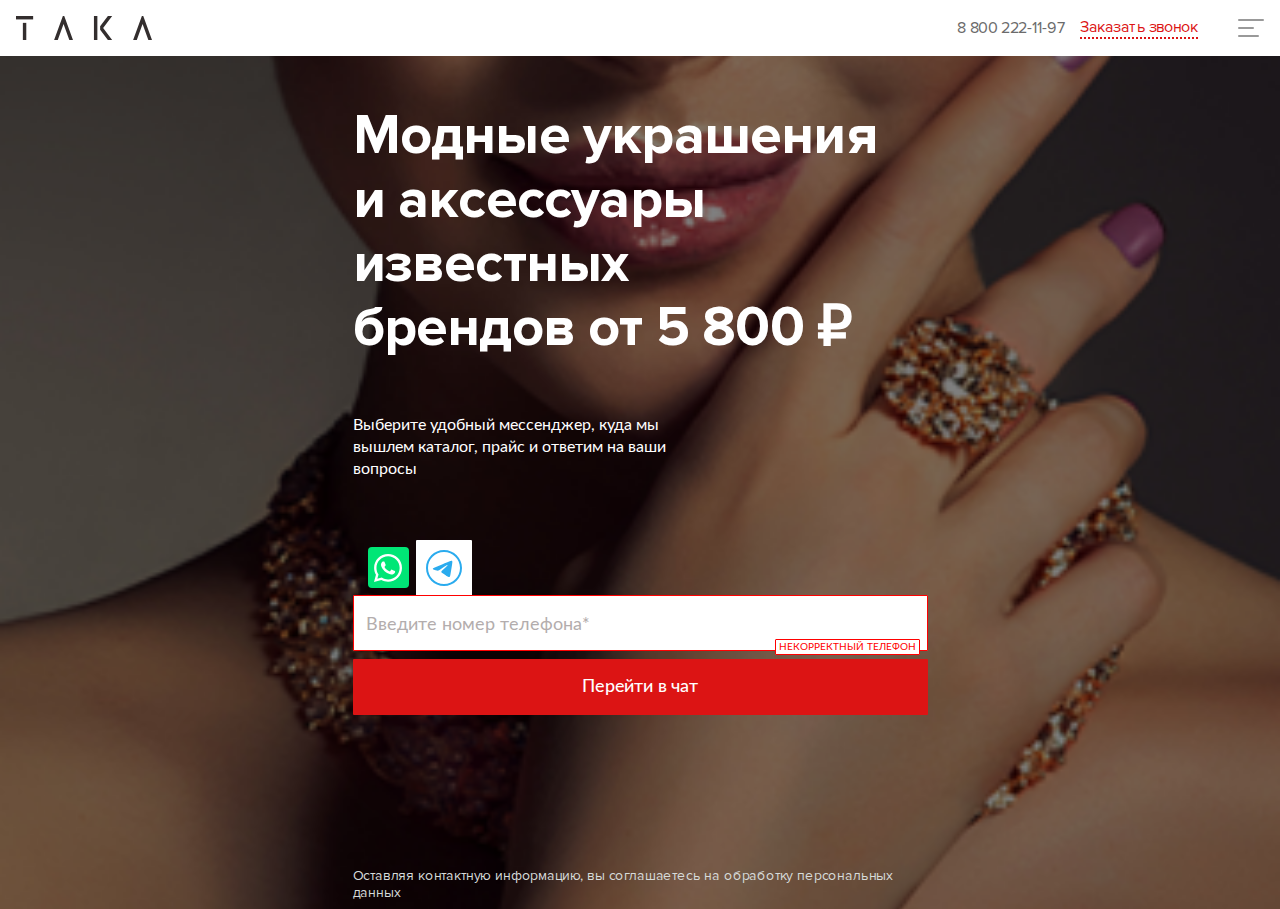
==== index.html @ 15d3bf7d "project init" ====
<!DOCTYPE html>
<html lang="ru">

<head>
    <meta charset="utf-8">
    <meta name="viewport" content="width=device-width, initial-scale=1">
    <meta name="csrf-token" content="Ora6ft2cL2SmZJywSyczsuvonUngBzGaqV7rtI1G">
    <title>Trend Pro</title>

    <link rel="icon" href="images/favic.ico"/>

    <link href="css/reset.css" rel="stylesheet">
    <link href="css/fonts.css" rel="stylesheet">
    <link href="css/styles.css" rel="stylesheet">

</head>

<body>
<div class="wrapper">
    <div class="header">
        <div class="header__items">
            <div class="header__left">
                <a href="#" class="main-logo">
                    <img src="./images/main-logo.svg" alt="main-logo">
                </a>
            </div>
            <div class="app-call header__app-call">
                <a href="#" class="app-call__number">
                    <img class="app-call__number-icon" src="./images/icons/phone.svg" alt="Phone icon">
                    8 800 222-11-97
                </a>
                <div class="app-call__book js-feedback-toggle">
                    <span>Заказать звонок</span>
                </div>
            </div>
            <div class="hamburger">
                <i class="hamburger__icon ">
                    <span></span>
                    <span></span>
                    <span></span>
                </i>
            </div>
            <nav class="header__nav nav">
                <div class="nav__sliders"></div>
                <div class="nav__sliders"></div>
                <div class="nav__sliders"></div>
                <ul class="nav__items">
                    <li class="nav__items_item">
                        <a href="javascript:void(0);" aria-current="page" class="router-link-exact-active router-link-active">Главная</a>
                    </li>
                    <li class="nav__items_item">
                        <a href="javascript:void(0);" class="">Продвижение</a>
                    </li>
                </ul>
            </nav>
        </div>
    </div>
    <div class="content">
        <div class="content__inner container">
            <h1 >
                Модные украшения<br> и аксессуары известных<br> брендов от 5 800 ₽
            </h1>

            <p>
                Выберите удобный мессенджер, куда мы<br> вышлем каталог, прайс и ответим на ваши<br> вопросы
            </p>

            <form class="form js-zayavka">
                <div class="form__top">
                    <button data-button-name="whatsapp" class="form-tab-btn whatsapp"></button>
                    <button data-button-name="telegram" class="form-tab-btn telegram active"></button>
                </div>
                <div class="form__bottom">
                    <div class="form__input-field error">
                        <input type="tel" name="phone" autocomplete="on" class="input phone-mask"
                               placeholder="Введите номер телефона*">
                        <span class="error_alert">некорректный телефон</span>
                    </div>


                    <button class="btn">
                        Перейти в чат
                    </button>
                </div>
            </form>

        </div>
        <footer class="footer container">
            Оставляя контактную информацию, вы <a href="#">соглашаетесь</a> на обработку персональных данных
        </footer>
    </div>
</div>

<div class="modal-view">
    <div class="container">
        <h1>Заказать звонок</h1>

        <div class="modal-view-close js-feedback-toggle">
            <svg xmlns="http://www.w3.org/2000/svg" width="16" height="16" viewBox="0 0 18 18">
                <path fill="none" stroke="#d9d7d7" stroke-linecap="round" stroke-linejoin="round"
                      stroke-miterlimit="20" stroke-width="1.5" d="M1 1l16 16"></path>
                <path fill="none" stroke="#d9d7d7" stroke-linecap="round" stroke-linejoin="round"
                      stroke-miterlimit="20" stroke-width="1.5" d="M17 1L1 17"></path>
            </svg>
        </div>

        <form class="form modal-view__form js-zayavka">
            <div class="form__input-field error">
                <input type="tel" name="phone" autocomplete="on" class="input phone-mask"
                       placeholder="Ваш телефон">
                <span class="error_alert">некорректный телефон</span>
            </div>

            <button class="btn">
                Заказать звонок
            </button>

            <a href="javascript:void(0)" class="form__btn-close js-feedback-toggle">
                Закрыть
            </a>
        </form>
    </div>
</div>

<script src="js/jquery-3.3.1.min.js"></script>
<script src="js/jquery.mask.min.js"></script>
<script src="js/app.js?v=1.0"></script>
</body>
</html>
---- css/fonts.css ----
@font-face {
    font-family: 'Lato';
    font-weight: 300;
    src: url(../fonts/lato/lato-light.woff) format("woff");
}

@font-face {
    font-family: 'Lato';
    font-weight: 400;
    src: url(../fonts/lato/lato-regular.woff) format("woff");
}

@font-face {
    font-family: 'Lato';
    font-weight: 600;
    src: url(../fonts/lato/lato-medium.woff) format("woff");
}

@font-face {
    font-family: 'Lato';
    font-weight: 700;
    src: url(../fonts/lato/lato-black.woff) format("woff");
}

/* montserrat */
@font-face {
    font-family: 'Proxima Nova';
    font-weight: 300;
    src: url(../fonts/proxima_nova/ProximaNova-Light.woff) format("woff");
}

@font-face {
    font-family: 'Proxima Nova';
    font-weight: 400;
    src: url(../fonts/proxima_nova/ProximaNova-Regular.woff) format("woff");
}

@font-face {
    font-family: 'Proxima Nova';
    font-weight: 700;
    src: url(../fonts/proxima_nova/ProximaNova-Bold.woff) format("woff");
}

@font-face {
    font-family: 'Proxima Nova';
    font-weight: 900;
    src: url(../fonts/proxima_nova/ProximaNova-Extrabld.woff) format("woff");
}
---- css/styles.css ----
:root {
    --main-color: #dc1414;
    --orange: #feba00;
    --container-max-width: 414px;
}

@media (min-width: 768px) {
    :root {
        --container-max-width: 605px;
    }
}

@media (min-width: 1440px) {
    :root {
        --container-max-width: 690px;
    }
}

html, body {
    height: 100%;
}

body {
    font-family: 'Proxima Nova', sans-serif;
    -webkit-font-smoothing: antialiased;
    -moz-osx-font-smoothing: grayscale;
    font-smoothing: antialiased;
    line-height: 1.5;
}

ul {
    padding: 0;
    list-style: none;
}

p {
    font-family: 'Lato', sans-serif;
    font-size: 14px;
    line-height: 20px;
}

@media (min-width: 768px) {
    p {
        font-size: 20px;
        line-height: 32px;
    }
}

@media (min-width: 1440px) {
    p {
        font-size: 24px;
        line-height: 40px;
    }
}

.btn {
    font-family: 'Lato', sans-serif;
    min-width: 224px;
    display: inline-flex;
    align-items: center;
    justify-content: center;
    height: 56px;
    margin-top: 8px;
    border: none;
    color: #fff;
    font-size: 18px;
    letter-spacing: -0.2px;
    background-color: var(--main-color);
    border-radius: 1px;
    position: relative;
    overflow: hidden;
    will-change: background-color;
    transition: background-color 300ms ease-in-out;
    cursor: pointer;
}

@media (min-width: 768px) {
    .btn {
        font-weight: 600;
    }
}

.btn:hover {
    background-color: #a50e0e;
}

.btn:hover:after {
    left: 120%;
}

.btn:after {
    background: #fff;
    content: "";
    height: 9.6875rem;
    left: -4.6875rem;
    opacity: 0.2;
    position: absolute;
    top: -50px;
    transform: rotate(
            35deg
    );
    transition: all 0.6s cubic-bezier(0.19, 1, 0.22, 1);
    width: 3.125rem;
    z-index: 1;
    animation-delay: 0.01s;
    animation-timing-function: ease-in-out;
    animation-name: radiance;
    animation-duration: 2s;
    animation-iteration-count: infinite;
}

.container {
    min-width: 290px;
    width: 100%;
    max-width: var(--container-max-width);
    margin: 0 auto;
    padding-left: 15px;
    padding-right: 15px;
}

.wrapper {
    min-height: 100%;
    display: flex;
    flex-direction: column;
    position: relative;
    width: 100%;
    max-width: 1440px;
    margin: auto;
}

.wrapper.modal-view--open {
    display: none;
}

.content {
    display: flex;
    flex-direction: column;
    flex-grow: 1;
    background-image: url("../images/main-bg.png");
    background-repeat: no-repeat;
    background-position: center;
    background-size: cover;
    margin: auto;
    position: relative;
    width: 100%;
    max-width: 1440px;
    background-color: #000000;
}

.content__inner {
    display: flex;
    flex-direction: column;
    justify-content: center;
    flex-grow: 1;
}

.content h1, .content p {
    color: #fff;
}

.content h1 {
    font-size: 24px;
    letter-spacing: -0.2px;
    line-height: 28px;
    margin-top: 48px;
    margin-bottom: 32px;
}

@media (min-width: 359px) {
    .content h1 {
        font-size: 28px;
        line-height: 30px;
        margin-top: 48px;
    }
}

@media (min-width: 414px) {
    .content h1 {
        font-size: 36px;
        line-height: 40px;
    }

    .content p {
        font-size: 16px;
        line-height: 22px;
    }
}

@media (min-width: 768px) {
    .content h1 {
        font-size: 56px;
        letter-spacing: -0.8px;
        line-height: 64px;
        margin-bottom: 54px;
    }
}

@media (min-width: 1440px) {
    .content h1 {
        font-size: 64px;
        line-height: 72px;
    }
}

/* app-call */
.app-call {
    display: flex;
    flex-direction: column;
    justify-content: center;
    font-size: 12px;
    z-index: 501;
}

.app-call__book {
    display: none;
}

@media (min-width: 359px) {
    .app-call__book {
        display: block;
    }
}

.app-call__book span {
    color: var(--main-color);
    font-size: 14px;
    line-height: 16px;
    letter-spacing: -0.1px;
    cursor: pointer;
    position: relative;
    border-bottom: dotted 0.125rem var(--main-color);
}

.app-call__book:hover {
    opacity: .8;
}

.app-call__number {
    display: inline-flex;
    align-items: center;
    justify-content: center;
    font-size: 16px;
    letter-spacing: -0.4px;
    color: #6b6b6b;
    line-height: 1;
}

.app-call__number-icon {
    margin-right: .5rem;
}

@media (min-width: 359px) {
    .app-call__number {
        display: inline-block;
        line-height: 1.5;
    }

    .app-call__number-icon {
        display: none;
    }
}

@media (min-width: 768px) {
    .app-call {
        flex-direction: row;
        align-items: center;
    }

    .app-call__book span {
        font-size: 16px;
        line-height: 19px;
    }

    .app-call__number {
        margin-right: 15px;
    }
}
/* app-call */


.hamburger {
    display: flex;
    margin-left: auto;
}

@media (min-width: 359px) {
    .hamburger {
        margin-left: 0;
    }
}

.hamburger__icon {
    position: relative;
    width: 1.625rem;
    height: 1.125rem;
    cursor: pointer;
    overflow: hidden;
}

.hamburger__icon span {
    position: absolute;
    left: 0;
    background-color: #999;
    height: .125rem;
    border-radius: .125rem;
    pointer-events: none;
}

.hamburger__icon span:first-of-type {
    top: 0;
    width: 100%;
    transition: transform .2s ease-in-out;
}

.hamburger__icon span:nth-of-type(2) {
    top: 0;
    bottom: 0;
    margin: auto;
    left: 0;
    width: 60%;
    transition: all .3s;
}

.hamburger__icon span:nth-of-type(3) {
    bottom: 0;
    width: 80%;
    transition: all .3s;
}

.hamburger__icon.open span {
    width: 100%;
}

.hamburger__icon.open span:first-of-type {
    transform: translate3d(0,.5rem,0) rotate(
            135deg
    );
}

.hamburger__icon.open span:nth-of-type(2) {
    opacity: 0;
    right: -6.5rem;
    transform: translate3d(-1.625rem,0,0);
    transition: opacity .2s ease-in-out,transform .2s ease-in-out,right 0s ease-in-out .2s;
}

.hamburger__icon.open span:nth-of-type(3) {
    transition: transform .2s ease-in-out;
    transform: translate3d(0,-.5rem,0) rotate(
            -135deg
    );
}

/* header */
.header {
    flex-shrink: 0;
    z-index: 500;
    overflow: hidden;
}

.header__items {
    display: flex;
    align-items: center;
    flex-wrap: wrap;
    position: relative;
    width: 100%;
    padding: 1rem 16px .9375rem;
}

.header__items--bordered {
    border-bottom: 1px solid #999;
}

.header__left {
    display: inline-flex;
    align-items: center;
}

.header__app-call {
    order: 2;
    width: 100%;
    display: flex;
    margin-left: auto;
    padding-top: .9375rem;
    margin-top: 1rem;
    position: relative;
}

.header__app-call:before {
    content: '';
    display: block;
    width: 115%;
    height: 1px;
    background: #999;
    position: absolute;
    top: 0;
    left: -16px;
    right: 0;
}

@media (min-width: 359px) {
    .header__items {
        padding-bottom: 1rem;
    }

    .header__items--bordered {
        border-bottom: none;
    }


    .header__app-call {
        order: 0;
        width: auto;
        margin-left: auto;
        margin-right: 20px;
        padding-top: 0;
        margin-top: 0;
    }

    .header__app-call:before {
        display: none;
    }
}

@media (min-width: 414px) {
    .header__app-call {
        margin-right: 40px;
    }
}


@media (min-width: 1440px) {
    .header__items {
        padding-left: 0;
        padding-right: 0;
    }
}

.header__nav {
    display: flex;
}

.nav {
    z-index: 500;
    top: 4.375rem;
    left: 0;
    right: 0;
    bottom: 0;
    margin: 0;
    align-items: normal;
}

.nav__sliders {
    flex: 1;
    display: flex;
    justify-content: center;
    align-items: center;
    transition: flex .45s;
}

.nav__sliders:nth-child(2) {
    flex:1 0 100%;
    background: transparent;
}

.nav__sliders:nth-child(odd){
    background: #21a4d8;
}

.nav__items {
    display: block;
    font-size: 24px;
    position: absolute;
    z-index: 3;
    top: 0;
    left: 0;
    right: 0;
    bottom: 0;
    transform: translateY(100%);
    transition: transform 0.5s;
    transition-delay:0.5s;
    visibility: hidden;
    overflow-y: auto;
}

.nav__items_item {
    display: flex;
    color: #fff;
    text-align: center;
}

.nav__items_item a {
    color: inherit;
    padding: 5% 0;
    width: 100%;
}

.nav__items_item a.router-link-exact-active {
    color: #21a4d8;
    background-color: #f9f8f7;
}

.nav__items_item a:not(:last-of-type) {
    border-bottom: solid 1px #cccccc;
}

.header.open .nav{
    position: fixed;
}

.header.open .app-call {
    z-index: 1;
}

.header.open .nav__sliders:nth-child(2) {
    flex: 0 0 0%;
}

.header.open .nav__items {
    transform: translateY(0);
    visibility: visible;
    pointer-events: all;
}

@media (min-width: 1024px) {
    .header.open {
        position: relative;
    }

    .header.open .nav {
        position: absolute;
    }

    .nav {
        width: calc(66.66667% - .625rem);
        margin-left: auto;
        margin-right: 4rem;
        position: absolute;
        top: 0;
        align-items: center;
        background-color: #fff;
    }

    .nav__items {
        display: flex;
        flex-direction: row;
        justify-content: flex-end;
        font-size: 1.25rem;
        overflow: visible;
        position: static;
        transform: translateY(0);
    }

    .nav__items_item {
        padding: 0;
        color: #6b6b6b;
    }

    .nav__items_item:not(:last-of-type) {
        border-bottom: none;
        padding-right: .9375rem;
    }

    .nav__items_item a {
        position: relative;
        padding: .3125rem 0;
    }

    .nav__items_item a.router-link-exact-active {
        background-color: initial;
    }
}




/* footer */

.footer {
    flex-shrink: 0;
    color: #d7dbda;
    letter-spacing: -0.1px;
    font-size: 7px;
    line-height: normal;
    margin-top: 8px;
    margin-bottom: 8px;
}

@media (min-width: 414px) {
    .footer {
        font-size: 9px;
    }
}

@media (min-width: 768px) {
    .footer {
        font-size: 14px;
        letter-spacing: -0.17px;
    }
}

.footer a {
    color: inherit;
}
/* form block */

.form {
    --input-line-height: 26px;
    --placeholder-color: #b3adad;
    font-family: 'Lato', sans-serif;
    width: 100%;
    margin-top: 25px;
    margin-bottom: 42px;
}

@media (min-width: 414px) {
    .form {
        margin-top: 35px;
    }
}

@media (min-width: 768px) {
    .form {
        margin-top: 60px;
    }
}

@media (min-width: 1024px) {
    .form {
        margin-bottom: 144px;
    }
}

.form .btn {
    min-width: 100%;
}

.form .input {
    color: #282a29;
    width: 100%;
    height: 56px;
    padding-left: 12px;
    padding-right: 12px;
    border-radius: 1px;
    border: none;
    font-size: 16px;
    font-weight: 400;
    background-color: #fff;
    padding-top: 4px;
}

.form .input::placeholder {
    color: var(--placeholder-color);
    font-size: 16px;
}

.form .input:-ms-input-placeholder {
    color: var(--placeholder-color);
    font-size: 16px;
}

.form .input:-moz-placeholder {
    color: var(--placeholder-color);
    font-size: 16px;
    line-height: 52px;
}

.form .input::-moz-placeholder {
    color: var(--placeholder-color);
    font-size: 16px;
}

.form .input::-ms-input-placeholder {
    color: var(--placeholder-color);
    font-size: 16px;
}

@media (min-width: 359px) {
    .form .input {
        font-size: 18px;
    }

    .form .input::placeholder {
        font-size: 18px;
    }

    .form .input:-ms-input-placeholder {
        font-size: 18px;
    }

    .form .input::-ms-input-placeholder {
        font-size: 18px;
    }
}

@media (min-width: 1440px) {
    .form__input-field {
        width: 60%;
        float: left;
        margin-right: 8px;
    }

    .form .btn {
        min-width: 256px;
        margin-top: 0;
    }
}

.form__btn-close {
    display: inline-block;
    color: #6b6b6b;
    font-size: 18px;
    letter-spacing: -0.2px;
    text-decoration: underline;
    margin-top: 24px;
    cursor: pointer;
}

.form__top {
    display: flex;
    padding-left: 8px;
}

.form__input-field {
    position: relative;
}

.form__input-field.error .input {
    border: 1px solid red;
}

.form-tab-btn {
    width: 41px;
    height: 41px;
    cursor: pointer;
    border: none;
    border-radius: 4px;
    margin: 7px;
    transition: background-color 250ms ease;
    background-repeat: no-repeat;
    background-position: center;
    background-size: 28px;
}

.form-tab-btn.whatsapp {
    background-image: url("../images/icons/wa.svg");
    background-color: #00e676;
}

.form-tab-btn.telegram {
    background-image: url("../images/icons/tlg.svg");
    background-color: #2AABEE;
}

.form-tab-btn.active {
    background-color: #fff;
    width: 56px;
    height: 55px;
    border-radius: 1px 1px 0 0;
    margin: 0;
    background-size: 36px;
}

.form-tab-btn.active.whatsapp {
    background-image: url("../images/icons/wa-active.svg");
}

.form-tab-btn.active.telegram {
    background-image: url("../images/icons/tlg-active.svg");
}


.modal-view {
    display: none;
    padding: .9rem;
    width: 100%;
    position: fixed;
    top: 0;
    bottom: 0;
    left: 0;
    right: 0;
    background: #fff;
    z-index: 10;
    text-align: center;
}

.modal-view .container {
    max-width: 414px;
    padding: 0;
}

.modal-view.modal-view--open {
    display: flex;
    flex-direction: column;
    justify-content: center;
}

.modal-view .modal-view-form {
    display: flex;
    flex-direction: column;
    align-items: center;
    justify-content: center;
}

.modal-view .modal-view-close {
    position: absolute;
    cursor: pointer;
}

.modal-view h1 {
    color: #6b6b6b;
    font-size: 28px;
    font-weight: 700;
    line-height: 38px;
    letter-spacing: -0.3px;
}

@media (min-width: 359px) {
    .modal-view h1 {
        font-size: 32px;
        line-height: 40px;
    }
}

.modal-view .modal-view-close {
    top: 20px;
    right: 20px;
}

.modal-view__form {
    --placeholder-color: #6b6b6b;
    margin-top: 40px;
    margin-bottom: 0;
}

.modal-view__form .input {
    border: 1px solid #d7dbda;
    background-color: #eeeeee;
    text-align: center;
}

.modal-view__form .input::placeholder {
    color: var(--placeholder-color);
}

.modal-view__form .input:-ms-input-placeholder {
    color: var(--placeholder-color);
}

.modal-view__form .input:-moz-placeholder {
    color: var(--placeholder-color);
}

.modal-view__form .input::-moz-placeholder {
    color: var(--placeholder-color);
}

.modal-view__form .input::-ms-input-placeholder {
    color: var(--placeholder-color);
}

@media (min-width: 1440px) {
    .modal-view__form .form__input-field {
        width: 100%;
        float: none;
        margin-right: 0;
    }

    .modal-view__form .btn {
        min-width: 100%;
        margin-top: 8px;
    }
}

/* success block */

.success-block {
    flex-grow: 1;
    color: #6b6b6b;
    display: flex;
    flex-direction: column;
    align-items: flex-start;
    justify-content: center;
    height: 100%;
}

.success-block.container {
    max-width: 414px;
}


@media (min-width: 768px) {
    .success-block.container {
        max-width: 480px;
    }
}

.success-block p {
    font-size: 14px;
    font-weight: 400;
    line-height: 20px;
}

.success-block h1 {
    font-size: 29px;
    font-weight: 700;
    letter-spacing: -0.8px;
    line-height: 35px;
    margin-bottom: 20px;
}

.success-block .btn {
    margin-top: 34px;
}

@media (min-width: 359px) {
    .success-block h1 {
        font-size: 32px;
        line-height: 40px;
    }
}

@media (min-width: 768px) {
    .success-block {
        padding-left: 15px;
    }

    .success-block h1 {
        font-size: 48px;
        font-weight: 700;
        letter-spacing: -0.8px;
        line-height: 56px;
    }



    .success-block .btn {
        margin-top: 48px;
    }
}

/* error block */
.error_wrapper {
    position: relative;
    width: 100%;
    max-width: 25.875rem;
}

.error_alert {
    font-size: 10px;
    text-transform: uppercase;
    color: red;
    position: absolute;
    z-index: 10;
    background-color: #fff;
    right: .5rem;
    bottom: -4px;
    padding: 3px;
    line-height: 8px;
    border-radius: 1px;
    border: 1px solid red;
}

@keyframes radiance {
    0% {
        left: -30px;
        margin-left: 0;
    }

    30% {
        left: 110%;
        margin-left: 80px;
    }

    100% {
        left: 110%;
        margin-left: 80px;
    }
}
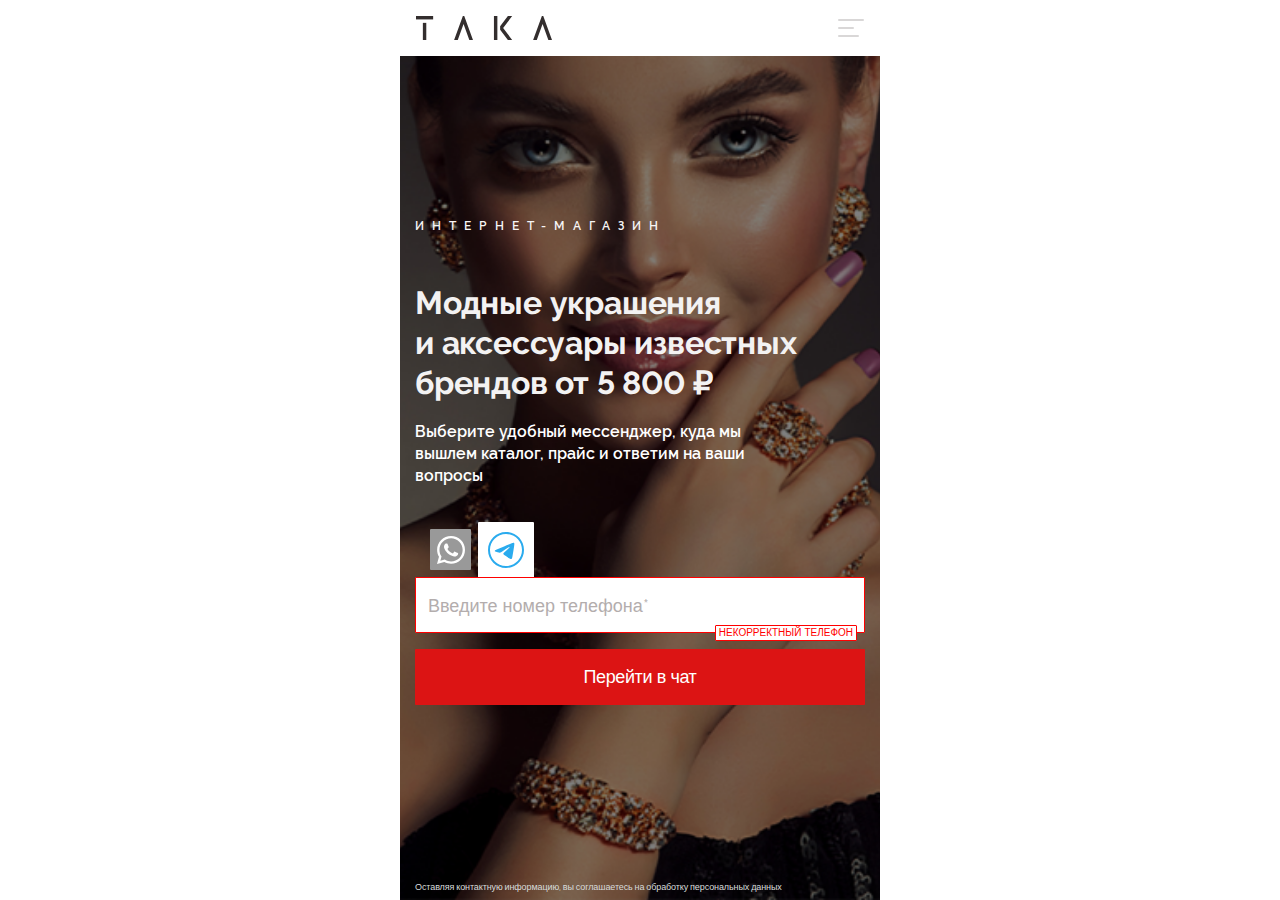
==== commit 18224a78: "style chages changed global font to Raleway" ====
--- a/index.html
+++ b/index.html
@@ -24,7 +24,7 @@
                     <img src="./images/main-logo.svg" alt="main-logo">
                 </a>
             </div>
-            <div class="app-call header__app-call">
+            <!--<div class="app-call header__app-call">
                 <a href="#" class="app-call__number">
                     <img class="app-call__number-icon" src="./images/icons/phone.svg" alt="Phone icon">
                     8 800 222-11-97
@@ -32,7 +32,7 @@
                 <div class="app-call__book js-feedback-toggle">
                     <span>Заказать звонок</span>
                 </div>
-            </div>
+            </div>-->
             <div class="hamburger">
                 <i class="hamburger__icon ">
                     <span></span>
@@ -57,7 +57,9 @@
     </div>
     <div class="content">
         <div class="content__inner container">
-            <h1 >
+            <h4>Интернет-магазин</h4>
+
+            <h1>
                 Модные украшения<br> и аксессуары известных<br> брендов от 5 800 ₽
             </h1>
 
--- a/css/fonts.css
+++ b/css/fonts.css
@@ -1,48 +1,51 @@
 @font-face {
-    font-family: 'Lato';
-    font-weight: 300;
-    src: url(../fonts/lato/lato-light.woff) format("woff");
+    font-family: 'Raleway';
+    font-weight: 400;
+    src: url(../fonts/raleway/Raleway-Regular.woff) format('woff');
 }
 
 @font-face {
-    font-family: 'Lato';
+    font-family: 'Raleway';
     font-weight: 400;
-    src: url(../fonts/lato/lato-regular.woff) format("woff");
+    font-style: italic;
+    src: url(../fonts/raleway/Raleway-Italic.woff) format('woff');
 }
 
 @font-face {
-    font-family: 'Lato';
-    font-weight: 600;
-    src: url(../fonts/lato/lato-medium.woff) format("woff");
+    font-family: 'Raleway';
+    font-weight: 500;
+    src: url(../fonts/raleway/Raleway-SemiBold.woff) format('woff');
 }
 
 @font-face {
-    font-family: 'Lato';
-    font-weight: 700;
-    src: url(../fonts/lato/lato-black.woff) format("woff");
-}
-
-/* montserrat */
-@font-face {
-    font-family: 'Proxima Nova';
-    font-weight: 300;
-    src: url(../fonts/proxima_nova/ProximaNova-Light.woff) format("woff");
+    font-family: 'Raleway';
+    font-weight: 500;
+    font-style: italic;
+    src: url(../fonts/raleway/Raleway-SemiBoldItalic.woff) format('woff');
 }
 
 @font-face {
-    font-family: 'Proxima Nova';
-    font-weight: 400;
-    src: url(../fonts/proxima_nova/ProximaNova-Regular.woff) format("woff");
+    font-family: 'Raleway';
+    font-weight: 700;
+    src: url(../fonts/raleway/Raleway-Bold.woff) format('woff');
 }
 
 @font-face {
-    font-family: 'Proxima Nova';
+    font-family: 'Raleway';
     font-weight: 700;
-    src: url(../fonts/proxima_nova/ProximaNova-Bold.woff) format("woff");
+    font-style: italic;
+    src: url(../fonts/raleway/Raleway-BoldItalic.woff) format('woff');
 }
 
 @font-face {
-    font-family: 'Proxima Nova';
-    font-weight: 900;
-    src: url(../fonts/proxima_nova/ProximaNova-Extrabld.woff) format("woff");
+    font-family: 'Raleway';
+    font-weight: 800;
+    src: url(../fonts/raleway/Raleway-ExtraBold.woff) format('woff');
+}
+
+@font-face {
+    font-family: 'Raleway';
+    font-weight: 800;
+    font-style: italic;
+    src: url(../fonts/raleway/Raleway-ExtraBoldItalic.woff) format('woff');
 }--- a/css/styles.css
+++ b/css/styles.css
@@ -1,10 +1,10 @@
 :root {
     --main-color: #dc1414;
     --orange: #feba00;
-    --container-max-width: 414px;
-}
-
-@media (min-width: 768px) {
+    --container-max-width: 480px;
+}
+
+/*@media (min-width: 768px) {
     :root {
         --container-max-width: 605px;
     }
@@ -14,14 +14,18 @@
     :root {
         --container-max-width: 690px;
     }
-}
+}*/
 
 html, body {
     height: 100%;
 }
 
+* {
+    font-variant-numeric: lining-nums;
+}
+
 body {
-    font-family: 'Proxima Nova', sans-serif;
+    font-family: 'Raleway', sans-serif;
     -webkit-font-smoothing: antialiased;
     -moz-osx-font-smoothing: grayscale;
     font-smoothing: antialiased;
@@ -34,12 +38,12 @@
 }
 
 p {
-    font-family: 'Lato', sans-serif;
     font-size: 14px;
     line-height: 20px;
-}
-
-@media (min-width: 768px) {
+    font-weight: 500;
+}
+
+/*@media (min-width: 768px) {
     p {
         font-size: 20px;
         line-height: 32px;
@@ -51,20 +55,19 @@
         font-size: 24px;
         line-height: 40px;
     }
-}
+}*/
 
 .btn {
-    font-family: 'Lato', sans-serif;
     min-width: 224px;
     display: inline-flex;
     align-items: center;
     justify-content: center;
     height: 56px;
-    margin-top: 8px;
+    margin-top: 16px;
     border: none;
     color: #fff;
     font-size: 18px;
-    letter-spacing: -0.2px;
+    letter-spacing: -0.4px;
     background-color: var(--main-color);
     border-radius: 1px;
     position: relative;
@@ -74,11 +77,11 @@
     cursor: pointer;
 }
 
-@media (min-width: 768px) {
+/*@media (min-width: 768px) {
     .btn {
         font-weight: 600;
     }
-}
+}*/
 
 .btn:hover {
     background-color: #a50e0e;
@@ -112,7 +115,6 @@
 .container {
     min-width: 290px;
     width: 100%;
-    max-width: var(--container-max-width);
     margin: 0 auto;
     padding-left: 15px;
     padding-right: 15px;
@@ -124,7 +126,7 @@
     flex-direction: column;
     position: relative;
     width: 100%;
-    max-width: 1440px;
+    max-width: var(--container-max-width);
     margin: auto;
 }
 
@@ -163,20 +165,29 @@
     letter-spacing: -0.2px;
     line-height: 28px;
     margin-top: 48px;
-    margin-bottom: 32px;
-}
-
-@media (min-width: 359px) {
+    margin-bottom: 18px;
+    color: #f3f2f2;
+}
+
+.content h4 {
+    color: #f7f5f5;
+    font-size: 12px;
+    font-weight: 500;
+    letter-spacing: 8px;
+    text-transform: uppercase;
+    margin-top: 24px;
+}
+
+@media (min-width: 375px) {
     .content h1 {
         font-size: 28px;
         line-height: 30px;
-        margin-top: 48px;
     }
 }
 
 @media (min-width: 414px) {
     .content h1 {
-        font-size: 36px;
+        font-size: 32px;
         line-height: 40px;
     }
 
@@ -186,7 +197,7 @@
     }
 }
 
-@media (min-width: 768px) {
+/*@media (min-width: 768px) {
     .content h1 {
         font-size: 56px;
         letter-spacing: -0.8px;
@@ -200,7 +211,7 @@
         font-size: 64px;
         line-height: 72px;
     }
-}
+}*/
 
 /* app-call */
 .app-call {
@@ -260,7 +271,7 @@
     }
 }
 
-@media (min-width: 768px) {
+/*@media (min-width: 768px) {
     .app-call {
         flex-direction: row;
         align-items: center;
@@ -274,7 +285,7 @@
     .app-call__number {
         margin-right: 15px;
     }
-}
+}*/
 /* app-call */
 
 
@@ -283,11 +294,11 @@
     margin-left: auto;
 }
 
-@media (min-width: 359px) {
+/*@media (min-width: 359px) {
     .hamburger {
         margin-left: 0;
     }
-}
+}*/
 
 .hamburger__icon {
     position: relative;
@@ -300,7 +311,7 @@
 .hamburger__icon span {
     position: absolute;
     left: 0;
-    background-color: #999;
+    background-color: #d9d7d7;
     height: .125rem;
     border-radius: .125rem;
     pointer-events: none;
@@ -429,12 +440,12 @@
 }
 
 
-@media (min-width: 1440px) {
+/*@media (min-width: 1440px) {
     .header__items {
         padding-left: 0;
         padding-right: 0;
     }
-}
+}*/
 
 .header__nav {
     display: flex;
@@ -442,13 +453,19 @@
 
 .nav {
     z-index: 500;
-    top: 4.375rem;
+    top: 3.4rem;
     left: 0;
     right: 0;
     bottom: 0;
     margin: 0;
     align-items: normal;
 }
+/*
+@media (min-width: 359px) {
+    .nav {
+        top: 4.575rem;
+    }
+}*/
 
 .nav__sliders {
     flex: 1;
@@ -506,6 +523,8 @@
 
 .header.open .nav{
     position: fixed;
+    max-width: 480px;
+    margin: auto;
 }
 
 .header.open .app-call {
@@ -522,7 +541,7 @@
     pointer-events: all;
 }
 
-@media (min-width: 1024px) {
+/*@media (min-width: 1024px) {
     .header.open {
         position: relative;
     }
@@ -569,7 +588,7 @@
     .nav__items_item a.router-link-exact-active {
         background-color: initial;
     }
-}
+}*/
 
 
 
@@ -592,12 +611,12 @@
     }
 }
 
-@media (min-width: 768px) {
+/*@media (min-width: 768px) {
     .footer {
         font-size: 14px;
         letter-spacing: -0.17px;
     }
-}
+}*/
 
 .footer a {
     color: inherit;
@@ -607,10 +626,9 @@
 .form {
     --input-line-height: 26px;
     --placeholder-color: #b3adad;
-    font-family: 'Lato', sans-serif;
-    width: 100%;
-    margin-top: 25px;
-    margin-bottom: 42px;
+    width: 100%;
+    margin-top: 26px;
+    margin-bottom: 32px;
 }
 
 @media (min-width: 414px) {
@@ -619,7 +637,7 @@
     }
 }
 
-@media (min-width: 768px) {
+/*@media (min-width: 768px) {
     .form {
         margin-top: 60px;
     }
@@ -629,7 +647,7 @@
     .form {
         margin-bottom: 144px;
     }
-}
+}*/
 
 .form .btn {
     min-width: 100%;
@@ -646,7 +664,6 @@
     font-size: 16px;
     font-weight: 400;
     background-color: #fff;
-    padding-top: 4px;
 }
 
 .form .input::placeholder {
@@ -693,7 +710,7 @@
     }
 }
 
-@media (min-width: 1440px) {
+/*@media (min-width: 1440px) {
     .form__input-field {
         width: 60%;
         float: left;
@@ -704,7 +721,7 @@
         min-width: 256px;
         margin-top: 0;
     }
-}
+}*/
 
 .form__btn-close {
     display: inline-block;
@@ -734,22 +751,20 @@
     height: 41px;
     cursor: pointer;
     border: none;
-    border-radius: 4px;
+    border-radius: 1px;
     margin: 7px;
-    transition: background-color 250ms ease;
     background-repeat: no-repeat;
     background-position: center;
     background-size: 28px;
+    background-color: #999999;
 }
 
 .form-tab-btn.whatsapp {
     background-image: url("../images/icons/wa.svg");
-    background-color: #00e676;
 }
 
 .form-tab-btn.telegram {
     background-image: url("../images/icons/tlg.svg");
-    background-color: #2AABEE;
 }
 
 .form-tab-btn.active {
@@ -859,7 +874,7 @@
     color: var(--placeholder-color);
 }
 
-@media (min-width: 1440px) {
+/*@media (min-width: 1440px) {
     .modal-view__form .form__input-field {
         width: 100%;
         float: none;
@@ -870,7 +885,7 @@
         min-width: 100%;
         margin-top: 8px;
     }
-}
+}*/
 
 /* success block */
 
@@ -889,11 +904,11 @@
 }
 
 
-@media (min-width: 768px) {
+/*@media (min-width: 768px) {
     .success-block.container {
         max-width: 480px;
     }
-}
+}*/
 
 .success-block p {
     font-size: 14px;
@@ -920,7 +935,7 @@
     }
 }
 
-@media (min-width: 768px) {
+/*@media (min-width: 768px) {
     .success-block {
         padding-left: 15px;
     }
@@ -937,7 +952,7 @@
     .success-block .btn {
         margin-top: 48px;
     }
-}
+}*/
 
 /* error block */
 .error_wrapper {
@@ -954,7 +969,7 @@
     z-index: 10;
     background-color: #fff;
     right: .5rem;
-    bottom: -4px;
+    bottom: -8px;
     padding: 3px;
     line-height: 8px;
     border-radius: 1px;
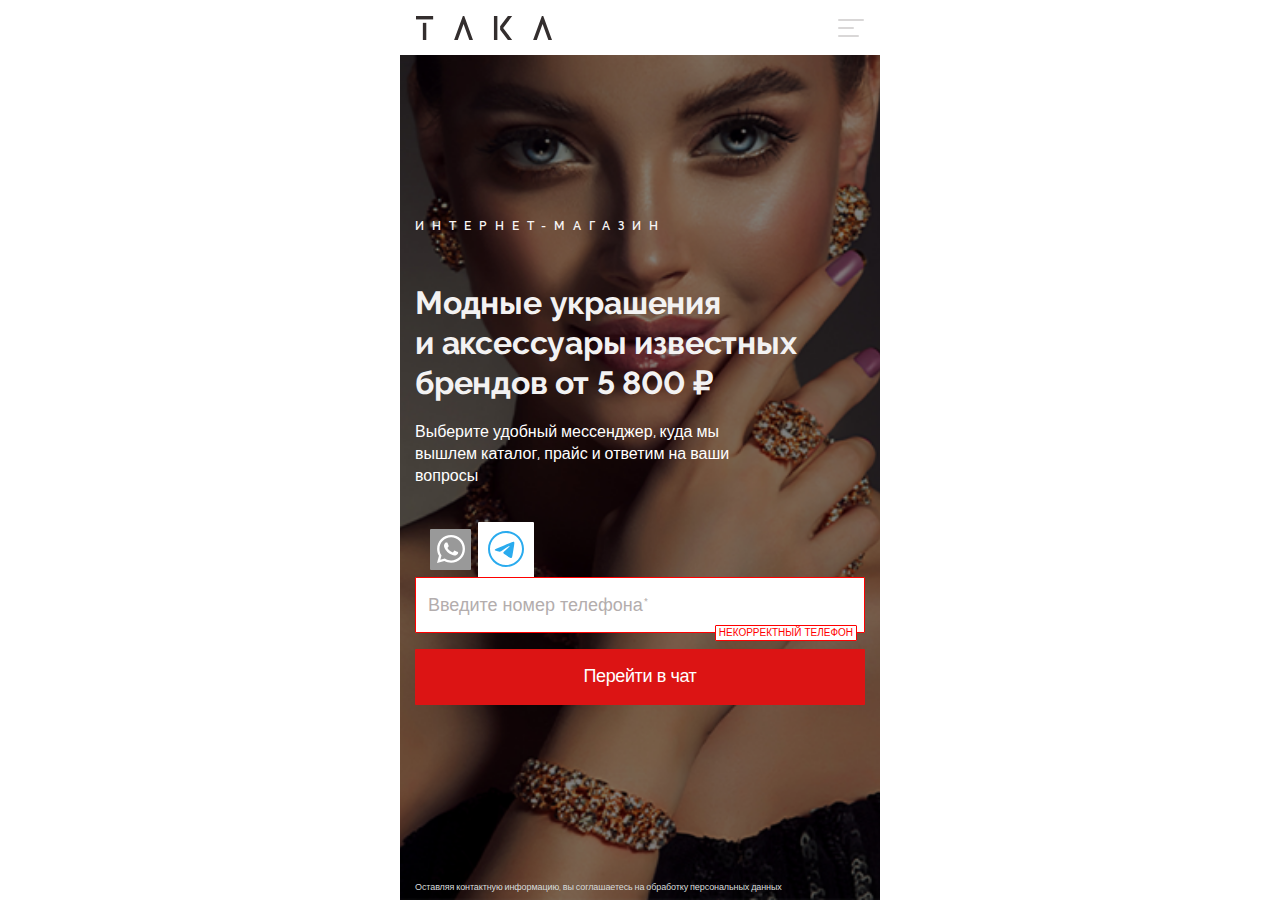
==== commit c316bb5b: "modal structure and style changes" ====
--- a/index.html
+++ b/index.html
@@ -40,19 +40,6 @@
                     <span></span>
                 </i>
             </div>
-            <nav class="header__nav nav">
-                <div class="nav__sliders"></div>
-                <div class="nav__sliders"></div>
-                <div class="nav__sliders"></div>
-                <ul class="nav__items">
-                    <li class="nav__items_item">
-                        <a href="javascript:void(0);" aria-current="page" class="router-link-exact-active router-link-active">Главная</a>
-                    </li>
-                    <li class="nav__items_item">
-                        <a href="javascript:void(0);" class="">Продвижение</a>
-                    </li>
-                </ul>
-            </nav>
         </div>
     </div>
     <div class="content">
@@ -91,38 +78,106 @@
             Оставляя контактную информацию, вы <a href="#">соглашаетесь</a> на обработку персональных данных
         </footer>
     </div>
+
+    <div class="modal-view ">
+        <div class="container">
+            <h1>Каталог известных брендов</h1>
+
+            <div class="catalog-tabs">
+                <div class="catalog-tabs__top">
+                    <button class="catalog-tab catalog-tab--active" data-action="insta">В Instagram</button>
+                    <button class="catalog-tab" data-action="tg">В Telegram</button>
+                </div>
+                <div class="catalog-tabs__content">
+                    <ul data-id="insta" class="catalog-list catalog-list--active">
+                        <li>
+                            <a href="#">
+                                Мужская одежда
+                            </a>
+                        </li>
+                        <li>
+                            <a href="#">
+                                Женская одежда
+                            </a>
+                        </li>
+                        <li>
+                            <a href="#">
+                                Детская одежда
+                            </a>
+                        </li>
+                        <li>
+                            <a href="#">
+                                Украшения
+                            </a>
+                        </li>
+                        <li>
+                            <a href="#">
+                                Постельное бельё
+                            </a>
+                        </li>
+                    </ul>
+                    <ul data-id="tg" class="catalog-list">
+                        <li>
+                            <a href="#">
+                                Мужская одежда
+                            </a>
+                        </li>
+                        <li>
+                            <a href="#">
+                                Женская одежда
+                            </a>
+                        </li>
+                        <li>
+                            <a href="#">
+                                Детская одежда
+                            </a>
+                        </li>
+                        <li>
+                            <a href="#">
+                                Украшения
+                            </a>
+                        </li>
+                        <li>
+                            <a href="#">
+                                Постельное бельё
+                            </a>
+                        </li>
+                    </ul>
+                </div>
+            </div>
+
+            <p style="margin-bottom: 38px;">
+                Бренд TAKA на <a href="#" class="link-to-company"><img src="./images/wildberries.svg" alt="wildberries"></a>
+            </p>
+
+            <h1>Для консультации</h1>
+
+            <div class="modal-view__bottom">
+                <ul class="social-icons">
+                    <li class="social-icons__item">
+                        <a href="#">
+                            <img src="./images/icons/social-icons-block/insta.svg" alt="instagram icon">
+                        </a>
+                    </li>
+                    <li class="social-icons__item">
+                        <a href="#">
+                            <img src="./images/icons/social-icons-block/wa.svg" alt="whatsapp icon">
+                        </a>
+                    </li>
+                    <li class="social-icons__item">
+                        <a href="#">
+                            <img src="./images/icons/social-icons-block/tg.svg" alt="telegram icon">
+                        </a>
+                    </li>
+                </ul>
+
+                <div class="consultant"></div>
+            </div>
+        </div>
+    </div>
 </div>
 
-<div class="modal-view">
-    <div class="container">
-        <h1>Заказать звонок</h1>
 
-        <div class="modal-view-close js-feedback-toggle">
-            <svg xmlns="http://www.w3.org/2000/svg" width="16" height="16" viewBox="0 0 18 18">
-                <path fill="none" stroke="#d9d7d7" stroke-linecap="round" stroke-linejoin="round"
-                      stroke-miterlimit="20" stroke-width="1.5" d="M1 1l16 16"></path>
-                <path fill="none" stroke="#d9d7d7" stroke-linecap="round" stroke-linejoin="round"
-                      stroke-miterlimit="20" stroke-width="1.5" d="M17 1L1 17"></path>
-            </svg>
-        </div>
-
-        <form class="form modal-view__form js-zayavka">
-            <div class="form__input-field error">
-                <input type="tel" name="phone" autocomplete="on" class="input phone-mask"
-                       placeholder="Ваш телефон">
-                <span class="error_alert">некорректный телефон</span>
-            </div>
-
-            <button class="btn">
-                Заказать звонок
-            </button>
-
-            <a href="javascript:void(0)" class="form__btn-close js-feedback-toggle">
-                Закрыть
-            </a>
-        </form>
-    </div>
-</div>
 
 <script src="js/jquery-3.3.1.min.js"></script>
 <script src="js/jquery.mask.min.js"></script>
--- a/css/styles.css
+++ b/css/styles.css
@@ -40,7 +40,6 @@
 p {
     font-size: 14px;
     line-height: 20px;
-    font-weight: 500;
 }
 
 /*@media (min-width: 768px) {
@@ -112,6 +111,12 @@
     animation-iteration-count: infinite;
 }
 
+.link-to-company img {
+    display: inline-block;
+    vertical-align: bottom;
+    margin-left: 5px;
+}
+
 .container {
     min-width: 290px;
     width: 100%;
@@ -163,7 +168,7 @@
 .content h1 {
     font-size: 24px;
     letter-spacing: -0.2px;
-    line-height: 28px;
+    line-height: 30px;
     margin-top: 48px;
     margin-bottom: 18px;
     color: #f3f2f2;
@@ -181,7 +186,7 @@
 @media (min-width: 375px) {
     .content h1 {
         font-size: 28px;
-        line-height: 30px;
+        line-height: 34px;
     }
 }
 
@@ -376,10 +381,6 @@
     position: relative;
     width: 100%;
     padding: 1rem 16px .9375rem;
-}
-
-.header__items--bordered {
-    border-bottom: 1px solid #999;
 }
 
 .header__left {
@@ -410,15 +411,6 @@
 }
 
 @media (min-width: 359px) {
-    .header__items {
-        padding-bottom: 1rem;
-    }
-
-    .header__items--bordered {
-        border-bottom: none;
-    }
-
-
     .header__app-call {
         order: 0;
         width: auto;
@@ -446,152 +438,6 @@
         padding-right: 0;
     }
 }*/
-
-.header__nav {
-    display: flex;
-}
-
-.nav {
-    z-index: 500;
-    top: 3.4rem;
-    left: 0;
-    right: 0;
-    bottom: 0;
-    margin: 0;
-    align-items: normal;
-}
-/*
-@media (min-width: 359px) {
-    .nav {
-        top: 4.575rem;
-    }
-}*/
-
-.nav__sliders {
-    flex: 1;
-    display: flex;
-    justify-content: center;
-    align-items: center;
-    transition: flex .45s;
-}
-
-.nav__sliders:nth-child(2) {
-    flex:1 0 100%;
-    background: transparent;
-}
-
-.nav__sliders:nth-child(odd){
-    background: #21a4d8;
-}
-
-.nav__items {
-    display: block;
-    font-size: 24px;
-    position: absolute;
-    z-index: 3;
-    top: 0;
-    left: 0;
-    right: 0;
-    bottom: 0;
-    transform: translateY(100%);
-    transition: transform 0.5s;
-    transition-delay:0.5s;
-    visibility: hidden;
-    overflow-y: auto;
-}
-
-.nav__items_item {
-    display: flex;
-    color: #fff;
-    text-align: center;
-}
-
-.nav__items_item a {
-    color: inherit;
-    padding: 5% 0;
-    width: 100%;
-}
-
-.nav__items_item a.router-link-exact-active {
-    color: #21a4d8;
-    background-color: #f9f8f7;
-}
-
-.nav__items_item a:not(:last-of-type) {
-    border-bottom: solid 1px #cccccc;
-}
-
-.header.open .nav{
-    position: fixed;
-    max-width: 480px;
-    margin: auto;
-}
-
-.header.open .app-call {
-    z-index: 1;
-}
-
-.header.open .nav__sliders:nth-child(2) {
-    flex: 0 0 0%;
-}
-
-.header.open .nav__items {
-    transform: translateY(0);
-    visibility: visible;
-    pointer-events: all;
-}
-
-/*@media (min-width: 1024px) {
-    .header.open {
-        position: relative;
-    }
-
-    .header.open .nav {
-        position: absolute;
-    }
-
-    .nav {
-        width: calc(66.66667% - .625rem);
-        margin-left: auto;
-        margin-right: 4rem;
-        position: absolute;
-        top: 0;
-        align-items: center;
-        background-color: #fff;
-    }
-
-    .nav__items {
-        display: flex;
-        flex-direction: row;
-        justify-content: flex-end;
-        font-size: 1.25rem;
-        overflow: visible;
-        position: static;
-        transform: translateY(0);
-    }
-
-    .nav__items_item {
-        padding: 0;
-        color: #6b6b6b;
-    }
-
-    .nav__items_item:not(:last-of-type) {
-        border-bottom: none;
-        padding-right: .9375rem;
-    }
-
-    .nav__items_item a {
-        position: relative;
-        padding: .3125rem 0;
-    }
-
-    .nav__items_item a.router-link-exact-active {
-        background-color: initial;
-    }
-}*/
-
-
-
 
 /* footer */
 
@@ -784,108 +630,118 @@
     background-image: url("../images/icons/tlg-active.svg");
 }
 
+/* catalog-tabs */
+.catalog-tabs {
+    margin-bottom: 24px;
+}
+
+/* catalog-tab */
+.catalog-tabs__top {
+    display: flex;
+}
+
+.catalog-tabs__content {
+    background-color: #f7f5f5;
+    padding: 24px 38px 46px;
+}
+
+.catalog-tab {
+    color: #332e2e;
+    padding: 8px 36px;
+    flex: 1 0 0;
+    font-size: 16px;
+    line-height: 24px;
+    border: none;
+}
+
+.catalog-tab--active {
+    background-color: #f7f5f5;
+}
+
+/* catalog-list */
+.catalog-list {
+    display: none;
+}
+
+.catalog-list li:not(:last-of-type){
+    margin-bottom: 10px;
+}
+
+.catalog-list li a {
+    color: #332e2e;
+}
+
+.catalog-list--active {
+    display: block;
+}
+
+/* social icons */
+.social-icons {
+    display: flex;
+}
+
+.social-icons__item:not(:last-of-type) {
+    margin-right: 32px;
+}
+
+/* consultant */
+.consultant {
+    width: 61px;
+    height: 61px;
+    border: 2px solid #d91646;
+    padding: 1px;
+    border-radius: 100%;
+    background: url("../images/consultant.png") center no-repeat;
+}
 
 .modal-view {
-    display: none;
-    padding: .9rem;
-    width: 100%;
-    position: fixed;
-    top: 0;
+    display: flex;
+    align-items: center;
+    width: 100%;
+    position: absolute;
+    top: 50px;
     bottom: 0;
     left: 0;
     right: 0;
     background: #fff;
+    z-index: -1;
+    color: #332e2e;
+    padding-top: 26px;
+    opacity: 0;
+    transform: translateX(-40%);
+    transition: opacity 176ms ease-out, transform 450ms ease;
+}
+
+.modal-view.modal-view--open {
+    opacity: 1;
+    transform: translateX(0);
     z-index: 10;
-    text-align: center;
-}
-
-.modal-view .container {
-    max-width: 414px;
-    padding: 0;
-}
-
-.modal-view.modal-view--open {
-    display: flex;
-    flex-direction: column;
-    justify-content: center;
-}
-
-.modal-view .modal-view-form {
-    display: flex;
-    flex-direction: column;
-    align-items: center;
-    justify-content: center;
-}
-
-.modal-view .modal-view-close {
-    position: absolute;
-    cursor: pointer;
+}
+
+.modal-view__bottom {
+    display: flex;
+    justify-content: space-between;
 }
 
 .modal-view h1 {
-    color: #6b6b6b;
-    font-size: 28px;
-    font-weight: 700;
-    line-height: 38px;
+    color: #332e2e;
+    font-size: 18px;
+    font-style: normal;
+    line-height: 22px;
+    margin-bottom: 18px;
+}
+
+.modal-view p {
+    font-size: 18px;
+    font-weight: 400;
+    font-style: normal;
     letter-spacing: -0.3px;
-}
-
-@media (min-width: 359px) {
-    .modal-view h1 {
-        font-size: 32px;
-        line-height: 40px;
-    }
-}
-
-.modal-view .modal-view-close {
-    top: 20px;
-    right: 20px;
-}
-
-.modal-view__form {
-    --placeholder-color: #6b6b6b;
-    margin-top: 40px;
-    margin-bottom: 0;
-}
-
-.modal-view__form .input {
-    border: 1px solid #d7dbda;
-    background-color: #eeeeee;
-    text-align: center;
-}
-
-.modal-view__form .input::placeholder {
-    color: var(--placeholder-color);
-}
-
-.modal-view__form .input:-ms-input-placeholder {
-    color: var(--placeholder-color);
-}
-
-.modal-view__form .input:-moz-placeholder {
-    color: var(--placeholder-color);
-}
-
-.modal-view__form .input::-moz-placeholder {
-    color: var(--placeholder-color);
-}
-
-.modal-view__form .input::-ms-input-placeholder {
-    color: var(--placeholder-color);
-}
-
-/*@media (min-width: 1440px) {
-    .modal-view__form .form__input-field {
-        width: 100%;
-        float: none;
-        margin-right: 0;
-    }
-
-    .modal-view__form .btn {
-        min-width: 100%;
-        margin-top: 8px;
-    }
-}*/
+    line-height: 26px;
+}
+
+.modal-view .consultant {
+    margin-top: -20px;
+}
 
 /* success block */
 
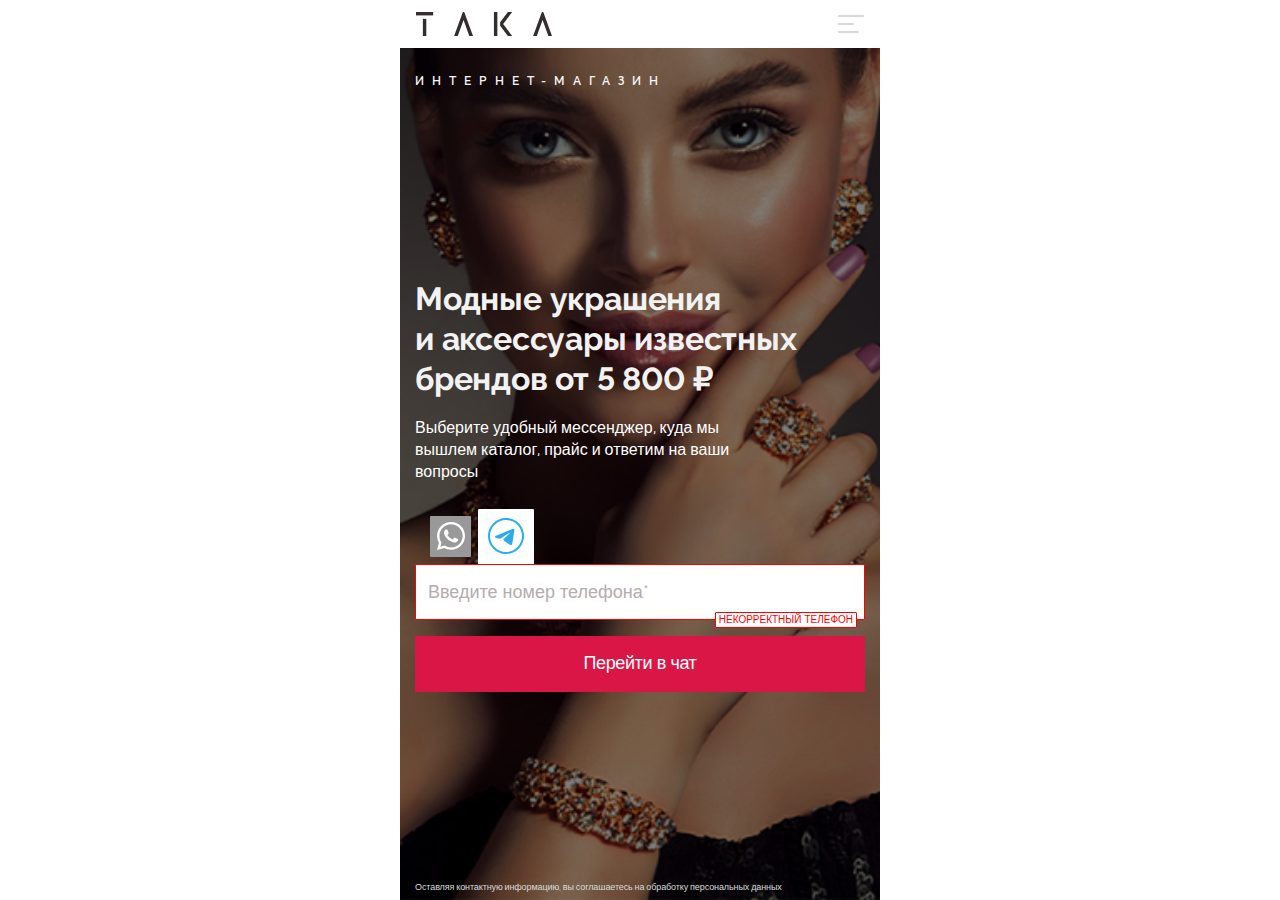
==== commit 7367a16a: "title style fix" ====
--- a/index.html
+++ b/index.html
@@ -44,7 +44,7 @@
     </div>
     <div class="content">
         <div class="content__inner container">
-            <h4>Интернет-магазин</h4>
+            <h4 class="content__intro">Интернет-магазин</h4>
 
             <h1>
                 Модные украшения<br> и аксессуары известных<br> брендов от 5 800 ₽
--- a/css/styles.css
+++ b/css/styles.css
@@ -1,6 +1,5 @@
 :root {
-    --main-color: #dc1414;
-    --orange: #feba00;
+    --main-color: #d91646;
     --container-max-width: 480px;
 }
 
@@ -133,6 +132,7 @@
     width: 100%;
     max-width: var(--container-max-width);
     margin: auto;
+    overflow: hidden;
 }
 
 .wrapper.modal-view--open {
@@ -145,7 +145,7 @@
     flex-grow: 1;
     background-image: url("../images/main-bg.png");
     background-repeat: no-repeat;
-    background-position: center;
+    background-position: top center;
     background-size: cover;
     margin: auto;
     position: relative;
@@ -159,6 +159,12 @@
     flex-direction: column;
     justify-content: center;
     flex-grow: 1;
+    position: relative;
+}
+
+.content__intro {
+    position: absolute;
+    top: 0;
 }
 
 .content h1, .content p {
@@ -169,7 +175,7 @@
     font-size: 24px;
     letter-spacing: -0.2px;
     line-height: 30px;
-    margin-top: 48px;
+    margin-top: 72px;
     margin-bottom: 18px;
     color: #f3f2f2;
 }
@@ -380,7 +386,7 @@
     flex-wrap: wrap;
     position: relative;
     width: 100%;
-    padding: 1rem 16px .9375rem;
+    padding: 12px 16px;
 }
 
 .header__left {
@@ -447,7 +453,6 @@
     letter-spacing: -0.1px;
     font-size: 7px;
     line-height: normal;
-    margin-top: 8px;
     margin-bottom: 8px;
 }
 
@@ -475,12 +480,6 @@
     width: 100%;
     margin-top: 26px;
     margin-bottom: 32px;
-}
-
-@media (min-width: 414px) {
-    .form {
-        margin-top: 35px;
-    }
 }
 
 /*@media (min-width: 768px) {
@@ -664,7 +663,7 @@
 }
 
 .catalog-list li:not(:last-of-type){
-    margin-bottom: 10px;
+    margin-bottom: 8px;
 }
 
 .catalog-list li a {
@@ -699,16 +698,15 @@
     align-items: center;
     width: 100%;
     position: absolute;
-    top: 50px;
+    top: 48px;
     bottom: 0;
     left: 0;
     right: 0;
     background: #fff;
     z-index: -1;
     color: #332e2e;
-    padding-top: 26px;
     opacity: 0;
-    transform: translateX(-40%);
+    transform: translateX(140%);
     transition: opacity 176ms ease-out, transform 450ms ease;
 }
 
